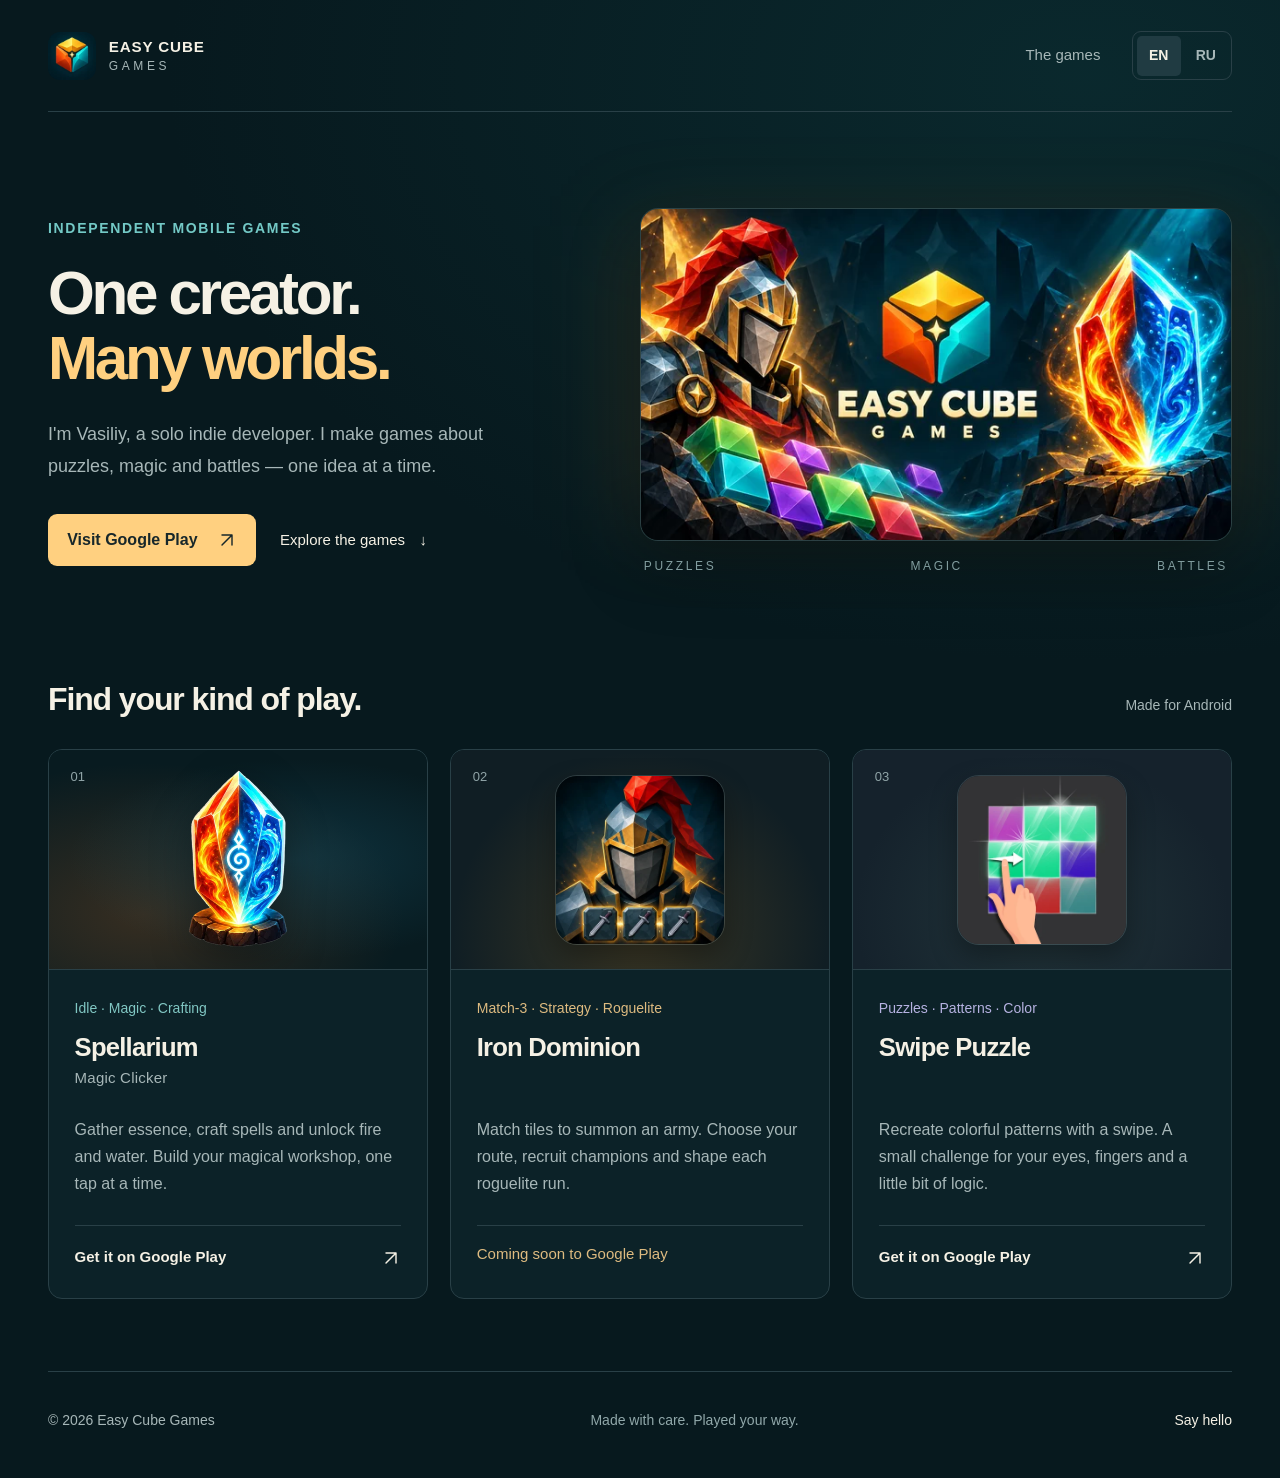
==== index.html @ fbfa2f4c "Add Easy Cube Games landing page" ====
<!doctype html>
<html lang="en">
  <head>
    <meta charset="utf-8">
    <meta name="viewport" content="width=device-width, initial-scale=1">
    <meta name="description" content="Small games, many worlds. Discover Spellarium, Iron Dominion and Swipe Puzzle from Easy Cube Games, an independent mobile game developer.">
    <meta name="theme-color" content="#07191e">
    <meta name="color-scheme" content="dark">
    <title>Easy Cube Games — One creator. Many worlds.</title>
    <link rel="canonical" href="https://easycube-games.github.io/">
    <link rel="icon" href="assets/favicon.png" type="image/png" sizes="48x48">
    <link rel="stylesheet" href="styles.css">
    <script src="site.js" defer></script>
  </head>
  <body>
    <a class="skip-link" href="#main" data-i18n="skip">Skip to content</a>
    <div class="page-shell">
      <header class="site-header">
        <a class="brand" href="./" aria-label="Easy Cube Games home">
          <img src="assets/logo.webp" width="48" height="48" alt="">
          <span class="brand-name">EASY CUBE <span>GAMES</span></span>
        </a>
        <nav class="header-actions" aria-label="Main navigation" data-i18n-aria="navigation">
          <a class="nav-link" href="#games" data-i18n="navGames">The games</a>
          <div class="language-switch" role="group" aria-label="Language" data-i18n-aria="language">
            <button type="button" lang="en" data-language="en" aria-label="English" aria-pressed="true">EN</button>
            <button type="button" lang="ru" data-language="ru" aria-label="Русский" aria-pressed="false">RU</button>
          </div>
        </nav>
      </header>

      <main id="main">
        <section class="hero" aria-labelledby="hero-title">
          <div class="hero-copy">
            <p class="eyebrow" data-i18n="eyebrow">Independent mobile games</p>
            <h1 id="hero-title"><span data-i18n="headlineOne">One creator.</span><br><span class="warm-text" data-i18n="headlineTwo">Many worlds.</span></h1>
            <p class="hero-description" data-i18n="intro">I'm Vasiliy, a solo indie developer. I make games about puzzles, magic and battles — one idea at a time.</p>
            <div class="hero-actions">
              <a class="button button-primary" href="https://play.google.com/store/apps/dev?id=6836920748280219417" target="_blank" rel="noopener noreferrer">
                <span data-i18n="visitPlay">Visit Google Play</span>
                <svg class="arrow" viewBox="0 0 24 24" aria-hidden="true"><path d="M6 18 18 6M6 6h12v12"/></svg>
              </a>
              <a class="text-link" href="#games"><span data-i18n="explore">Explore the games</span><span aria-hidden="true">↓</span></a>
            </div>
          </div>
          <div class="hero-art">
            <img src="assets/worlds-1280.webp" srcset="assets/worlds-640.webp 640w, assets/worlds-1280.webp 1280w" sizes="(max-width: 800px) calc(100vw - 40px), 54vw" width="1280" height="720" fetchpriority="high" decoding="async" alt="A knight, a fire-and-water crystal and colorful puzzle tiles surround the Easy Cube Games logo." data-i18n-alt="worldsAlt">
            <div class="art-caption" aria-hidden="true"><span>PUZZLES</span><span>MAGIC</span><span>BATTLES</span></div>
          </div>
        </section>

        <section class="games-section" id="games" aria-labelledby="games-title">
          <div class="section-heading">
            <h2 id="games-title" data-i18n="gamesTitle">Find your kind of play.</h2>
            <span class="section-note" data-i18n="android">Made for Android</span>
          </div>
          <div class="games-grid">
            <article class="game game-spellarium">
              <div class="game-art spellarium-art">
                <span class="game-number" aria-hidden="true">01</span>
                <img src="assets/spellarium.webp" width="384" height="384" loading="lazy" decoding="async" alt="">
              </div>
              <div class="game-content">
                <p class="game-genre" data-i18n="spellGenre">Idle · Magic · Crafting</p>
                <h3>Spellarium<span class="game-subtitle">Magic Clicker</span></h3>
                <p class="game-description" data-i18n="spellDescription">Gather essence, craft spells and unlock fire and water. Build your magical workshop, one tap at a time.</p>
                <a class="game-link" href="https://play.google.com/store/apps/details?id=com.easycube.spellarium" target="_blank" rel="noopener noreferrer" aria-label="Get Spellarium: Magic Clicker on Google Play" data-i18n-aria="spellLink">
                  <span data-i18n="getPlay">Get it on Google Play</span>
                  <svg class="arrow" viewBox="0 0 24 24" aria-hidden="true"><path d="M6 18 18 6M6 6h12v12"/></svg>
                </a>
              </div>
            </article>

            <article class="game game-iron">
              <div class="game-art iron-art">
                <span class="game-number" aria-hidden="true">02</span>
                <img src="assets/iron-dominion.webp" width="384" height="384" loading="lazy" decoding="async" alt="">
              </div>
              <div class="game-content">
                <p class="game-genre" data-i18n="ironGenre">Match-3 · Strategy · Roguelite</p>
                <h3>Iron Dominion</h3>
                <p class="game-description" data-i18n="ironDescription">Match tiles to summon an army. Choose your route, recruit champions and shape each roguelite run.</p>
                <p class="coming-soon" data-i18n="comingSoon">Coming soon to Google Play</p>
              </div>
            </article>

            <article class="game game-swipe">
              <div class="game-art swipe-art">
                <span class="game-number" aria-hidden="true">03</span>
                <img src="assets/swipe-puzzle.webp" width="384" height="384" loading="lazy" decoding="async" alt="">
              </div>
              <div class="game-content">
                <p class="game-genre" data-i18n="swipeGenre">Puzzles · Patterns · Color</p>
                <h3>Swipe Puzzle</h3>
                <p class="game-description" data-i18n="swipeDescription">Recreate colorful patterns with a swipe. A small challenge for your eyes, fingers and a little bit of logic.</p>
                <a class="game-link" href="https://play.google.com/store/apps/details?id=com.easycube.swipepuzzle" target="_blank" rel="noopener noreferrer" aria-label="Get Swipe Puzzle on Google Play" data-i18n-aria="swipeLink">
                  <span data-i18n="getPlay">Get it on Google Play</span>
                  <svg class="arrow" viewBox="0 0 24 24" aria-hidden="true"><path d="M6 18 18 6M6 6h12v12"/></svg>
                </a>
              </div>
            </article>
          </div>
        </section>
      </main>

      <footer class="site-footer">
        <p>© 2026 Easy Cube Games</p>
        <span class="footer-message" data-i18n="footer">Made with care. Played your way.</span>
        <a href="mailto:easycubeindiegames@gmail.com" data-i18n="contact">Say hello</a>
      </footer>
    </div>
  </body>
</html>
---- styles.css ----
:root {
  color-scheme: dark;
  --background: #07191e;
  --surface: #0c2228;
  --text: #f5f1e5;
  --muted: #a7b7b8;
  --accent: #ffd080;
  --line: #294047;
  font-family: -apple-system, BlinkMacSystemFont, "Segoe UI", sans-serif;
  font-synthesis: none;
  text-rendering: optimizeLegibility;
}

* { box-sizing: border-box; }
html { scroll-behavior: smooth; scroll-padding-top: 2rem; }
body { margin: 0; background: var(--background); color: var(--text); font-size: 1rem; line-height: 1.65; }
body::before { content: ""; position: absolute; z-index: -1; inset: 0 0 auto; height: 48rem; background: radial-gradient(ellipse at 85% 10%, #10484c55, transparent 60%); pointer-events: none; }
a { color: inherit; text-decoration: none; }
button { font: inherit; }
button, a { -webkit-tap-highlight-color: transparent; }
a, button { touch-action: manipulation; }
button:focus-visible, a:focus-visible { outline: 3px solid var(--accent); outline-offset: 5px; }
img { display: block; max-width: 100%; height: auto; }
::selection { background: #ffd080; color: #07191e; }
.page-shell { width: min(1240px, calc(100% - 96px)); margin-inline: auto; }
.skip-link { position: fixed; z-index: 10; top: 1rem; left: 1rem; transform: translateY(-200%); padding: .75rem 1rem; background: var(--accent); color: var(--background); border-radius: .5rem; }
.skip-link:focus { transform: translateY(0); }

.site-header { min-height: 112px; display: flex; align-items: center; justify-content: space-between; gap: 1.5rem; border-bottom: 1px solid var(--line); }
.brand { display: inline-flex; align-items: center; gap: .8rem; flex-shrink: 0; }
.brand img { width: 48px; height: 48px; border-radius: 12px; }
.brand-name { font-size: .95rem; font-weight: 750; letter-spacing: .055em; line-height: 1.35; }
.brand-name span { display: block; font-weight: 500; font-size: .75rem; letter-spacing: .3em; color: var(--muted); }
.header-actions { display: flex; align-items: center; gap: 2rem; }
.nav-link { padding-block: .6rem; font-size: .9375rem; color: var(--muted); transition: color .18s ease; }
.nav-link:hover, .site-footer a:hover { color: var(--accent); }
.language-switch { display: flex; gap: .2rem; padding: .2rem; border: 1px solid var(--line); border-radius: 9px; }
.language-switch button { border: 0; padding: .5rem .7rem; min-height: 40px; min-width: 44px; background: transparent; border-radius: 5px; font-size: .875rem; line-height: 1.4; font-weight: 650; color: var(--muted); cursor: pointer; }
.language-switch button[aria-pressed="true"] { background: #203b42; color: var(--text); }
.language-switch button:hover { color: var(--text); }

.hero { display: grid; grid-template-columns: .95fr 1.05fr; align-items: center; gap: 3.5rem; padding: 6rem 0 5.5rem; }
.hero-copy { min-width: 0; }
.eyebrow { margin: 0 0 1.3rem; color: #73c9c6; font-size: .875rem; font-weight: 600; text-transform: uppercase; letter-spacing: .12em; }
h1 { margin: 0; font-size: clamp(3rem, 4.7vw, 4.8rem); font-weight: 760; line-height: 1.09; letter-spacing: -.055em; }
.warm-text { color: var(--accent); }
.hero-description { color: var(--muted); max-width: 29rem; margin: 1.7rem 0 0; font-size: 1.125rem; line-height: 1.75; }
.hero-actions { display: flex; align-items: center; flex-wrap: wrap; gap: 1.5rem; margin-top: 2rem; }
.button { display: inline-flex; justify-content: center; align-items: center; gap: 1.2rem; min-height: 52px; padding: .8rem 1.2rem; border-radius: 9px; font-size: 1rem; font-weight: 650; transition: background .18s ease, transform .18s ease; }
.button-primary { background: var(--accent); color: #17272a; }
.button-primary:hover { background: #ffdeb0; transform: translateY(-2px); }
.arrow { width: 20px; height: 20px; flex: 0 0 20px; fill: none; stroke: currentColor; stroke-width: 1.7; stroke-linecap: round; stroke-linejoin: round; }
.text-link { display: inline-flex; gap: .9rem; align-items: center; padding-block: .75rem; font-size: .9375rem; }
.text-link:hover span:first-child { text-decoration: underline; text-underline-offset: 5px; }
.hero-art { min-width: 0; position: relative; }
.hero-art::before { content: ""; position: absolute; inset: 5% -3% 15%; z-index: -1; background: #e8973220; filter: blur(45px); }
.hero-art > img { width: 100%; aspect-ratio: 16 / 9; object-fit: cover; border: 1px solid #56727866; border-radius: 18px; box-shadow: 0 24px 70px #0005; }
.art-caption { display: flex; justify-content: space-between; gap: 1rem; margin: 1rem .25rem 0; color: #829d9f; font-size: .75rem; line-height: 1.5; letter-spacing: .22em; }

.games-section { padding: 1rem 0 4.5rem; }
.section-heading { display: flex; justify-content: space-between; align-items: baseline; gap: 1.5rem; flex-wrap: wrap; margin-bottom: 1.8rem; }
h2 { margin: 0; font-size: clamp(1.65rem, 2.5vw, 2.125rem); line-height: 1.3; letter-spacing: -.035em; font-weight: 680; }
.section-note { color: var(--muted); font-size: .875rem; }
.games-grid { display: grid; grid-template-columns: repeat(3, minmax(0, 1fr)); gap: 1.4rem; }
.game { overflow: hidden; min-width: 0; display: flex; flex-direction: column; background: var(--surface); border: 1px solid var(--line); border-radius: 14px; }
.game-art { height: 220px; display: grid; place-items: center; position: relative; overflow: hidden; border-bottom: 1px solid var(--line); }
.game-art img { width: 170px; height: 170px; object-fit: contain; position: relative; transition: transform .35s ease; }
.game:hover .game-art img { transform: translateY(-4px); }
.game-number { position: absolute; left: 1.35rem; top: 1rem; font-size: .8125rem; color: #91a5a8; font-variant-numeric: tabular-nums; }
.spellarium-art { background: radial-gradient(ellipse at 65% 50%, #16516670, transparent 65%), radial-gradient(ellipse at 25% 75%, #92522355, transparent 65%), #081b20; }
.spellarium-art img { width: 192px; height: 192px; filter: drop-shadow(0 10px 20px #0005); }
.iron-art { background: radial-gradient(ellipse at 50% 85%, #946a2550, transparent 70%), #101e24; }
.iron-art img, .swipe-art img { border: 1px solid #a0b5b233; border-radius: 22px; box-shadow: 0 12px 28px #0005; }
.swipe-art { background: radial-gradient(ellipse at 50% 75%, #486d6440, transparent 70%), #15222c; }
.game-content { display: flex; flex-direction: column; flex: 1; padding: 1.65rem 1.6rem 1.5rem; }
.game-genre { margin: 0 0 .7rem; font-size: .875rem; font-weight: 500; color: #81c7c3; }
.game-iron .game-genre { color: #debb80; }
.game-swipe .game-genre { color: #b6b2e1; }
h3 { margin: 0; min-height: 4.5rem; font-size: 1.6rem; line-height: 1.3; font-weight: 650; letter-spacing: -.03em; }
.game-subtitle { display: block; margin-top: .22rem; font-size: .9375rem; font-weight: 450; letter-spacing: .015em; color: var(--muted); }
.game-description { margin: .8rem 0 1.7rem; color: var(--muted); font-size: 1rem; line-height: 1.7; }
.game-link { display: flex; align-items: center; justify-content: space-between; gap: .8rem; min-height: 49px; margin-top: auto; padding-top: 1rem; border-top: 1px solid var(--line); font-size: .9375rem; font-weight: 600; }
.game-link:hover { color: var(--accent); }
.game-link .arrow { transition: transform .18s ease; }
.game-link:hover .arrow { transform: translate(2px, -2px); }
.coming-soon { margin: auto 0 0; min-height: 49px; padding-top: 1rem; border-top: 1px solid var(--line); color: #debb80; font-size: .9375rem; }

.site-footer { display: flex; align-items: center; justify-content: space-between; flex-wrap: wrap; gap: 1rem 2rem; padding: 1.75rem 0 2.25rem; border-top: 1px solid var(--line); font-size: .875rem; color: var(--muted); }
.site-footer p { margin: 0; }
.site-footer a { color: var(--text); padding-block: .6rem; }
.footer-message { color: #91a8aa; }

@media (min-width: 801px) and (max-width: 1100px) {
  .page-shell { width: calc(100% - 64px); }
  .hero { gap: 2rem; padding-block: 4.5rem; }
  .hero-actions { gap: .6rem 1rem; }
  .game-content { padding-inline: 1.25rem; }
  .games-grid { gap: 1rem; }
  .game-genre { min-height: 3rem; }
  .game-link, .coming-soon { min-height: 4.5rem; }
}

@media (max-width: 800px) {
  .page-shell { width: calc(100% - 40px); max-width: 620px; }
  .site-header { min-height: 90px; }
  .header-actions { gap: 1rem; }
  .brand { gap: .6rem; }
  .brand img { width: 42px; height: 42px; }
  .brand-name { font-size: .8125rem; }
  .brand-name span { font-size: .75rem; }
  .hero { grid-template-columns: 1fr; padding: 3.5rem 0 3rem; gap: 2.7rem; }
  h1 { font-size: clamp(2.85rem, 8.5vw, 4.25rem); }
  .hero-description { font-size: 1.0625rem; max-width: 31rem; margin-top: 1.35rem; }
  .hero-actions { margin-top: 1.6rem; }
  .hero-art > img { border-radius: 12px; }
  .section-heading { margin-bottom: 1.5rem; gap: .5rem; }
  .games-grid { grid-template-columns: 1fr; gap: 1.5rem; }
  .game-art { height: 225px; }
  .game-content { padding: 1.4rem 1.5rem; }
  h3 { min-height: 0; font-size: 1.7rem; }
  .game-description { margin-top: 1rem; }
  .games-section { padding-bottom: 3rem; }
  .footer-message { display: none; }
}

@media (max-width: 420px) {
  .nav-link { display: none; }
  .site-header { gap: .75rem; }
  .hero { padding-top: 2.75rem; }
  .eyebrow { font-size: .875rem; letter-spacing: .07em; }
  .hero-actions { gap: .65rem 1.25rem; }
  .button { padding-inline: 1rem; }
  .art-caption { letter-spacing: .14em; }
  .section-heading { flex-direction: column; }
}

@media (prefers-reduced-motion: reduce) {
  html { scroll-behavior: auto; }
  *, *::before, *::after { transition: none !important; }
  .game:hover .game-art img, .button-primary:hover, .game-link:hover .arrow { transform: none; }
}
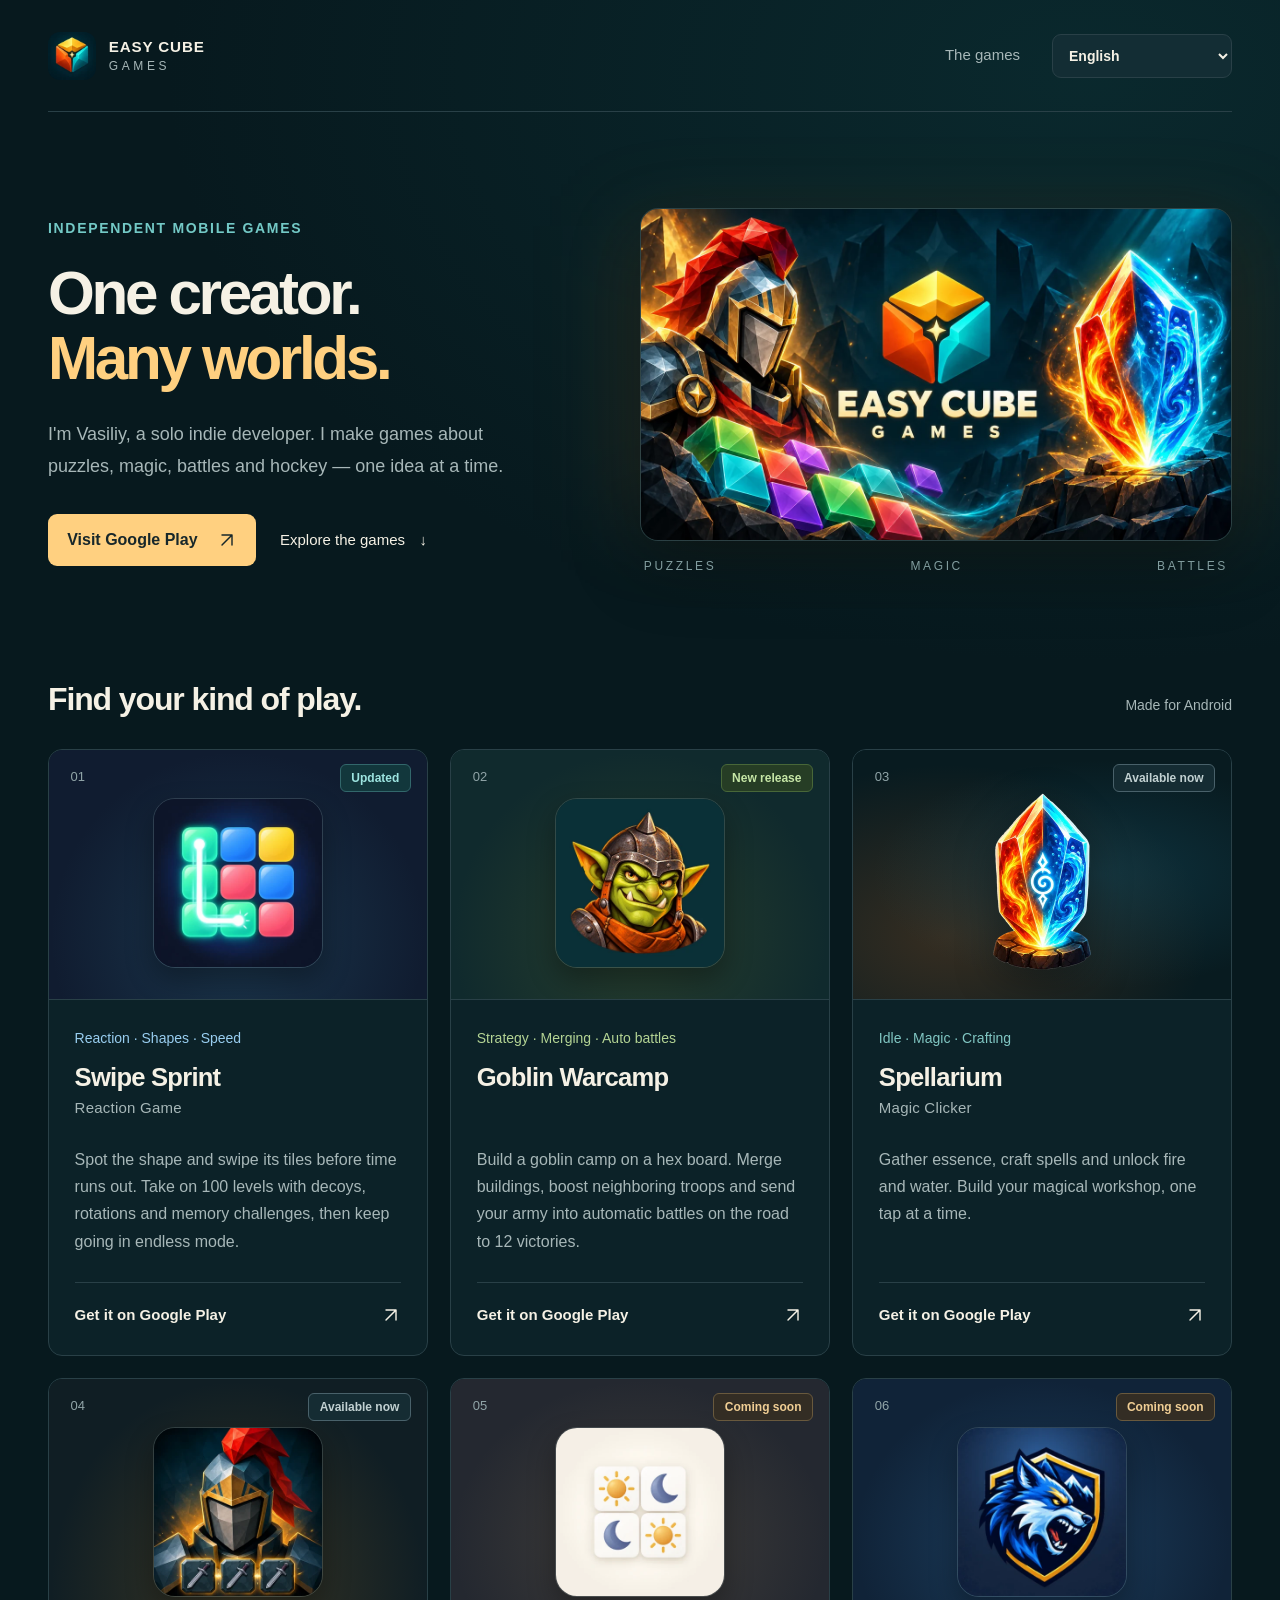
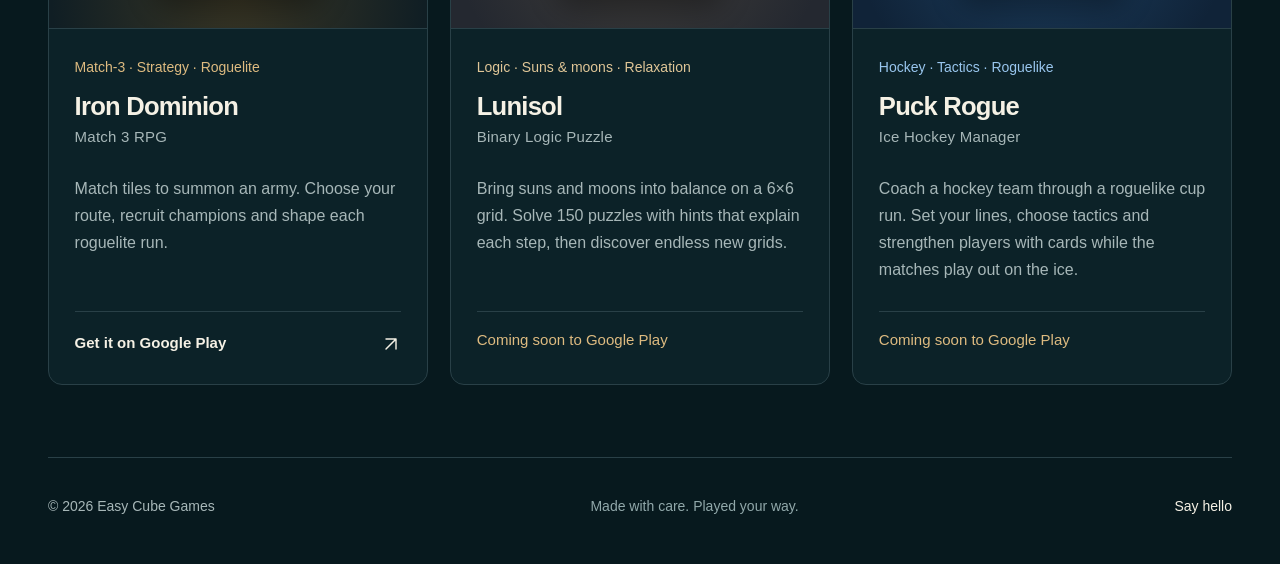
==== commit d95aa7a5: "update language" ====
--- a/index.html
+++ b/index.html
@@ -1,9 +1,9 @@
 <!doctype html>
-<html lang="en">
+<html lang="en-US">
   <head>
     <meta charset="utf-8">
     <meta name="viewport" content="width=device-width, initial-scale=1">
-    <meta name="description" content="Small games, many worlds. Discover Spellarium, Iron Dominion and Swipe Puzzle from Easy Cube Games, an independent mobile game developer.">
+    <meta name="description" content="Discover Swipe Sprint, Goblin Warcamp, Spellarium and Iron Dominion — indie Android games by Easy Cube Games. Coming soon: Lunisol and Puck Rogue.">
     <meta name="theme-color" content="#07191e">
     <meta name="color-scheme" content="dark">
     <title>Easy Cube Games — One creator. Many worlds.</title>
@@ -16,16 +16,23 @@
     <a class="skip-link" href="#main" data-i18n="skip">Skip to content</a>
     <div class="page-shell">
       <header class="site-header">
-        <a class="brand" href="./" aria-label="Easy Cube Games home">
+        <a class="brand" href="./" aria-label="Easy Cube Games home" data-i18n-aria="home">
           <img src="assets/logo.webp" width="48" height="48" alt="">
           <span class="brand-name">EASY CUBE <span>GAMES</span></span>
         </a>
         <nav class="header-actions" aria-label="Main navigation" data-i18n-aria="navigation">
           <a class="nav-link" href="#games" data-i18n="navGames">The games</a>
-          <div class="language-switch" role="group" aria-label="Language" data-i18n-aria="language">
-            <button type="button" lang="en" data-language="en" aria-label="English" aria-pressed="true">EN</button>
-            <button type="button" lang="ru" data-language="ru" aria-label="Русский" aria-pressed="false">RU</button>
-          </div>
+          <select class="language-select" id="language-select" aria-label="Language" data-i18n-aria="language" disabled>
+            <option value="en-US" lang="en-US">English</option>
+            <option value="ru-RU" lang="ru-RU">Русский</option>
+            <option value="de-DE" lang="de-DE">Deutsch</option>
+            <option value="fr-FR" lang="fr-FR">Français</option>
+            <option value="es-ES" lang="es-ES">Español</option>
+            <option value="pt-BR" lang="pt-BR">Português (Brasil)</option>
+            <option value="it-IT" lang="it-IT">Italiano</option>
+            <option value="pl-PL" lang="pl-PL">Polski</option>
+            <option value="tr-TR" lang="tr-TR">Türkçe</option>
+          </select>
         </nav>
       </header>
 
@@ -34,7 +41,7 @@
           <div class="hero-copy">
             <p class="eyebrow" data-i18n="eyebrow">Independent mobile games</p>
             <h1 id="hero-title"><span data-i18n="headlineOne">One creator.</span><br><span class="warm-text" data-i18n="headlineTwo">Many worlds.</span></h1>
-            <p class="hero-description" data-i18n="intro">I'm Vasiliy, a solo indie developer. I make games about puzzles, magic and battles — one idea at a time.</p>
+            <p class="hero-description" data-i18n="intro">I'm Vasiliy, a solo indie developer. I make games about puzzles, magic, battles and hockey — one idea at a time.</p>
             <div class="hero-actions">
               <a class="button button-primary" href="https://play.google.com/store/apps/dev?id=6836920748280219417" target="_blank" rel="noopener noreferrer">
                 <span data-i18n="visitPlay">Visit Google Play</span>
@@ -55,14 +62,49 @@
             <span class="section-note" data-i18n="android">Made for Android</span>
           </div>
           <div class="games-grid">
+            <article class="game game-swipe">
+              <div class="game-art swipe-art">
+                <span class="game-number" aria-hidden="true">01</span>
+                <span class="game-status status-updated" data-i18n="updated">Updated</span>
+                <img src="assets/swipe-sprint.webp" width="384" height="384" loading="lazy" decoding="async" alt="">
+              </div>
+              <div class="game-content">
+                <p class="game-genre" data-i18n="swipeGenre">Reaction · Shapes · Speed</p>
+                <h3>Swipe Sprint<span class="game-subtitle" data-i18n="swipeSubtitle">Reaction Game</span></h3>
+                <p class="game-description" data-i18n="swipeDescription">Spot the shape and swipe its tiles before time runs out. Take on 100 levels with decoys, rotations and memory challenges, then keep going in endless mode.</p>
+                <a class="game-link" href="https://play.google.com/store/apps/details?id=com.easycube.swipepuzzle" target="_blank" rel="noopener noreferrer" aria-label="Get Swipe Sprint: Reaction Game on Google Play" data-i18n-aria="swipeLink">
+                  <span data-i18n="getPlay">Get it on Google Play</span>
+                  <svg class="arrow" viewBox="0 0 24 24" aria-hidden="true"><path d="M6 18 18 6M6 6h12v12"/></svg>
+                </a>
+              </div>
+            </article>
+
+            <article class="game game-goblin">
+              <div class="game-art goblin-art">
+                <span class="game-number" aria-hidden="true">02</span>
+                <span class="game-status status-new" data-i18n="newRelease">New release</span>
+                <img src="assets/goblin-warcamp.webp" width="384" height="384" loading="lazy" decoding="async" alt="">
+              </div>
+              <div class="game-content">
+                <p class="game-genre" data-i18n="goblinGenre">Strategy · Merging · Auto battles</p>
+                <h3>Goblin Warcamp</h3>
+                <p class="game-description" data-i18n="goblinDescription">Build a goblin camp on a hex board. Merge buildings, boost neighboring troops and send your army into automatic battles on the road to 12 victories.</p>
+                <a class="game-link" href="https://play.google.com/store/apps/details?id=com.easycube.goblinwarcamp" target="_blank" rel="noopener noreferrer" aria-label="Get Goblin Warcamp on Google Play" data-i18n-aria="goblinLink">
+                  <span data-i18n="getPlay">Get it on Google Play</span>
+                  <svg class="arrow" viewBox="0 0 24 24" aria-hidden="true"><path d="M6 18 18 6M6 6h12v12"/></svg>
+                </a>
+              </div>
+            </article>
+
             <article class="game game-spellarium">
               <div class="game-art spellarium-art">
-                <span class="game-number" aria-hidden="true">01</span>
+                <span class="game-number" aria-hidden="true">03</span>
+                <span class="game-status" data-i18n="availableNow">Available now</span>
                 <img src="assets/spellarium.webp" width="384" height="384" loading="lazy" decoding="async" alt="">
               </div>
               <div class="game-content">
                 <p class="game-genre" data-i18n="spellGenre">Idle · Magic · Crafting</p>
-                <h3>Spellarium<span class="game-subtitle">Magic Clicker</span></h3>
+                <h3>Spellarium<span class="game-subtitle" data-i18n="spellSubtitle">Magic Clicker</span></h3>
                 <p class="game-description" data-i18n="spellDescription">Gather essence, craft spells and unlock fire and water. Build your magical workshop, one tap at a time.</p>
                 <a class="game-link" href="https://play.google.com/store/apps/details?id=com.easycube.spellarium" target="_blank" rel="noopener noreferrer" aria-label="Get Spellarium: Magic Clicker on Google Play" data-i18n-aria="spellLink">
                   <span data-i18n="getPlay">Get it on Google Play</span>
@@ -73,30 +115,46 @@
 
             <article class="game game-iron">
               <div class="game-art iron-art">
-                <span class="game-number" aria-hidden="true">02</span>
+                <span class="game-number" aria-hidden="true">04</span>
+                <span class="game-status" data-i18n="availableNow">Available now</span>
                 <img src="assets/iron-dominion.webp" width="384" height="384" loading="lazy" decoding="async" alt="">
               </div>
               <div class="game-content">
                 <p class="game-genre" data-i18n="ironGenre">Match-3 · Strategy · Roguelite</p>
-                <h3>Iron Dominion</h3>
+                <h3>Iron Dominion<span class="game-subtitle" data-i18n="ironSubtitle">Match 3 RPG</span></h3>
                 <p class="game-description" data-i18n="ironDescription">Match tiles to summon an army. Choose your route, recruit champions and shape each roguelite run.</p>
+                <a class="game-link" href="https://play.google.com/store/apps/details?id=com.easycube.irondominion" target="_blank" rel="noopener noreferrer" aria-label="Get Iron Dominion: Match 3 RPG on Google Play" data-i18n-aria="ironLink">
+                  <span data-i18n="getPlay">Get it on Google Play</span>
+                  <svg class="arrow" viewBox="0 0 24 24" aria-hidden="true"><path d="M6 18 18 6M6 6h12v12"/></svg>
+                </a>
+              </div>
+            </article>
+
+            <article class="game game-lunisol">
+              <div class="game-art lunisol-art">
+                <span class="game-number" aria-hidden="true">05</span>
+                <span class="game-status status-soon" data-i18n="inDevelopment">Coming soon</span>
+                <img src="assets/lunisol.webp" width="384" height="384" loading="lazy" decoding="async" alt="">
+              </div>
+              <div class="game-content">
+                <p class="game-genre" data-i18n="lunisolGenre">Logic · Suns &amp; moons · Relaxation</p>
+                <h3>Lunisol<span class="game-subtitle" data-i18n="lunisolSubtitle">Binary Logic Puzzle</span></h3>
+                <p class="game-description" data-i18n="lunisolDescription">Bring suns and moons into balance on a 6×6 grid. Solve 150 puzzles with hints that explain each step, then discover endless new grids.</p>
                 <p class="coming-soon" data-i18n="comingSoon">Coming soon to Google Play</p>
               </div>
             </article>
 
-            <article class="game game-swipe">
-              <div class="game-art swipe-art">
-                <span class="game-number" aria-hidden="true">03</span>
-                <img src="assets/swipe-puzzle.webp" width="384" height="384" loading="lazy" decoding="async" alt="">
+            <article class="game game-puck">
+              <div class="game-art puck-art">
+                <span class="game-number" aria-hidden="true">06</span>
+                <span class="game-status status-soon" data-i18n="inDevelopment">Coming soon</span>
+                <img src="assets/puck-rogue.webp" width="384" height="384" loading="lazy" decoding="async" alt="">
               </div>
               <div class="game-content">
-                <p class="game-genre" data-i18n="swipeGenre">Puzzles · Patterns · Color</p>
-                <h3>Swipe Puzzle</h3>
-                <p class="game-description" data-i18n="swipeDescription">Recreate colorful patterns with a swipe. A small challenge for your eyes, fingers and a little bit of logic.</p>
-                <a class="game-link" href="https://play.google.com/store/apps/details?id=com.easycube.swipepuzzle" target="_blank" rel="noopener noreferrer" aria-label="Get Swipe Puzzle on Google Play" data-i18n-aria="swipeLink">
-                  <span data-i18n="getPlay">Get it on Google Play</span>
-                  <svg class="arrow" viewBox="0 0 24 24" aria-hidden="true"><path d="M6 18 18 6M6 6h12v12"/></svg>
-                </a>
+                <p class="game-genre" data-i18n="puckGenre">Hockey · Tactics · Roguelike</p>
+                <h3>Puck Rogue<span class="game-subtitle" data-i18n="puckSubtitle">Ice Hockey Manager</span></h3>
+                <p class="game-description" data-i18n="puckDescription">Coach a hockey team through a roguelike cup run. Set your lines, choose tactics and strengthen players with cards while the matches play out on the ice.</p>
+                <p class="coming-soon" data-i18n="comingSoon">Coming soon to Google Play</p>
               </div>
             </article>
           </div>
--- a/styles.css
+++ b/styles.css
@@ -16,10 +16,10 @@
 body { margin: 0; background: var(--background); color: var(--text); font-size: 1rem; line-height: 1.65; }
 body::before { content: ""; position: absolute; z-index: -1; inset: 0 0 auto; height: 48rem; background: radial-gradient(ellipse at 85% 10%, #10484c55, transparent 60%); pointer-events: none; }
 a { color: inherit; text-decoration: none; }
-button { font: inherit; }
-button, a { -webkit-tap-highlight-color: transparent; }
-a, button { touch-action: manipulation; }
-button:focus-visible, a:focus-visible { outline: 3px solid var(--accent); outline-offset: 5px; }
+button, select { font: inherit; }
+button, select, a { -webkit-tap-highlight-color: transparent; }
+a, button, select { touch-action: manipulation; }
+button:focus-visible, select:focus-visible, a:focus-visible { outline: 3px solid var(--accent); outline-offset: 5px; }
 img { display: block; max-width: 100%; height: auto; }
 ::selection { background: #ffd080; color: #07191e; }
 .page-shell { width: min(1240px, calc(100% - 96px)); margin-inline: auto; }
@@ -34,10 +34,9 @@
 .header-actions { display: flex; align-items: center; gap: 2rem; }
 .nav-link { padding-block: .6rem; font-size: .9375rem; color: var(--muted); transition: color .18s ease; }
 .nav-link:hover, .site-footer a:hover { color: var(--accent); }
-.language-switch { display: flex; gap: .2rem; padding: .2rem; border: 1px solid var(--line); border-radius: 9px; }
-.language-switch button { border: 0; padding: .5rem .7rem; min-height: 40px; min-width: 44px; background: transparent; border-radius: 5px; font-size: .875rem; line-height: 1.4; font-weight: 650; color: var(--muted); cursor: pointer; }
-.language-switch button[aria-pressed="true"] { background: #203b42; color: var(--text); }
-.language-switch button:hover { color: var(--text); }
+.language-select { min-height: 44px; width: 11.25rem; max-width: 100%; padding: .65rem .75rem; border: 1px solid var(--line); border-radius: 9px; background: #132d34; color: var(--text); font-size: .875rem; line-height: 1.4; font-weight: 600; cursor: pointer; }
+.language-select:hover { border-color: #63858d; }
+.language-select:disabled { opacity: .6; cursor: default; }
 
 .hero { display: grid; grid-template-columns: .95fr 1.05fr; align-items: center; gap: 3.5rem; padding: 6rem 0 5.5rem; }
 .hero-copy { min-width: 0; }
@@ -55,7 +54,7 @@
 .hero-art { min-width: 0; position: relative; }
 .hero-art::before { content: ""; position: absolute; inset: 5% -3% 15%; z-index: -1; background: #e8973220; filter: blur(45px); }
 .hero-art > img { width: 100%; aspect-ratio: 16 / 9; object-fit: cover; border: 1px solid #56727866; border-radius: 18px; box-shadow: 0 24px 70px #0005; }
-.art-caption { display: flex; justify-content: space-between; gap: 1rem; margin: 1rem .25rem 0; color: #829d9f; font-size: .75rem; line-height: 1.5; letter-spacing: .22em; }
+.art-caption { display: flex; justify-content: space-between; flex-wrap: wrap; gap: .5rem 1rem; margin: 1rem .25rem 0; color: #829d9f; font-size: .75rem; line-height: 1.5; letter-spacing: .22em; }
 
 .games-section { padding: 1rem 0 4.5rem; }
 .section-heading { display: flex; justify-content: space-between; align-items: baseline; gap: 1.5rem; flex-wrap: wrap; margin-bottom: 1.8rem; }
@@ -63,19 +62,29 @@
 .section-note { color: var(--muted); font-size: .875rem; }
 .games-grid { display: grid; grid-template-columns: repeat(3, minmax(0, 1fr)); gap: 1.4rem; }
 .game { overflow: hidden; min-width: 0; display: flex; flex-direction: column; background: var(--surface); border: 1px solid var(--line); border-radius: 14px; }
-.game-art { height: 220px; display: grid; place-items: center; position: relative; overflow: hidden; border-bottom: 1px solid var(--line); }
+.game-art { height: 250px; padding: 2rem 1rem 1rem; display: grid; place-items: center; position: relative; overflow: hidden; border-bottom: 1px solid var(--line); }
 .game-art img { width: 170px; height: 170px; object-fit: contain; position: relative; transition: transform .35s ease; }
 .game:hover .game-art img { transform: translateY(-4px); }
 .game-number { position: absolute; left: 1.35rem; top: 1rem; font-size: .8125rem; color: #91a5a8; font-variant-numeric: tabular-nums; }
+.game-status { position: absolute; z-index: 1; top: .85rem; right: 1rem; padding: .25rem .65rem; border: 1px solid #49616a; border-radius: 6px; background: #152c33; color: #c2d1d2; font-size: .75rem; font-weight: 600; line-height: 1.5; }
+.status-updated { border-color: #32676b; background: #12373c; color: #9de4e0; }
+.status-new { border-color: #486738; background: #263d25; color: #c6e6a6; }
+.status-soon { border-color: #69593d; background: #332d24; color: #f0ce94; }
 .spellarium-art { background: radial-gradient(ellipse at 65% 50%, #16516670, transparent 65%), radial-gradient(ellipse at 25% 75%, #92522355, transparent 65%), #081b20; }
 .spellarium-art img { width: 192px; height: 192px; filter: drop-shadow(0 10px 20px #0005); }
 .iron-art { background: radial-gradient(ellipse at 50% 85%, #946a2550, transparent 70%), #101e24; }
-.iron-art img, .swipe-art img { border: 1px solid #a0b5b233; border-radius: 22px; box-shadow: 0 12px 28px #0005; }
-.swipe-art { background: radial-gradient(ellipse at 50% 75%, #486d6440, transparent 70%), #15222c; }
+.iron-art img, .swipe-art img, .goblin-art img, .lunisol-art img, .puck-art img { border: 1px solid #a0b5b233; border-radius: 22px; box-shadow: 0 12px 28px #0005; }
+.swipe-art { background: radial-gradient(ellipse at 50% 75%, #306b8755, transparent 70%), #101c30; }
+.goblin-art { background: radial-gradient(ellipse at 50% 75%, #66742e45, transparent 70%), #102a2d; }
+.lunisol-art { background: radial-gradient(ellipse at 50% 65%, #99815a40, transparent 70%), #242830; }
+.puck-art { background: radial-gradient(ellipse at 50% 65%, #3678b155, transparent 70%), #102338; }
 .game-content { display: flex; flex-direction: column; flex: 1; padding: 1.65rem 1.6rem 1.5rem; }
 .game-genre { margin: 0 0 .7rem; font-size: .875rem; font-weight: 500; color: #81c7c3; }
 .game-iron .game-genre { color: #debb80; }
-.game-swipe .game-genre { color: #b6b2e1; }
+.game-swipe .game-genre { color: #99cef0; }
+.game-goblin .game-genre { color: #b4d494; }
+.game-lunisol .game-genre { color: #e0c697; }
+.game-puck .game-genre { color: #99c6ee; }
 h3 { margin: 0; min-height: 4.5rem; font-size: 1.6rem; line-height: 1.3; font-weight: 650; letter-spacing: -.03em; }
 .game-subtitle { display: block; margin-top: .22rem; font-size: .9375rem; font-weight: 450; letter-spacing: .015em; color: var(--muted); }
 .game-description { margin: .8rem 0 1.7rem; color: var(--muted); font-size: 1rem; line-height: 1.7; }
@@ -115,7 +124,7 @@
   .hero-art > img { border-radius: 12px; }
   .section-heading { margin-bottom: 1.5rem; gap: .5rem; }
   .games-grid { grid-template-columns: 1fr; gap: 1.5rem; }
-  .game-art { height: 225px; }
+  .game-art { height: 250px; }
   .game-content { padding: 1.4rem 1.5rem; }
   h3 { min-height: 0; font-size: 1.7rem; }
   .game-description { margin-top: 1rem; }
@@ -125,7 +134,8 @@
 
 @media (max-width: 420px) {
   .nav-link { display: none; }
-  .site-header { gap: .75rem; }
+  .site-header { flex-wrap: wrap; gap: .75rem; padding-block: 1rem; }
+  .header-actions { margin-left: auto; }
   .hero { padding-top: 2.75rem; }
   .eyebrow { font-size: .875rem; letter-spacing: .07em; }
   .hero-actions { gap: .65rem 1.25rem; }
